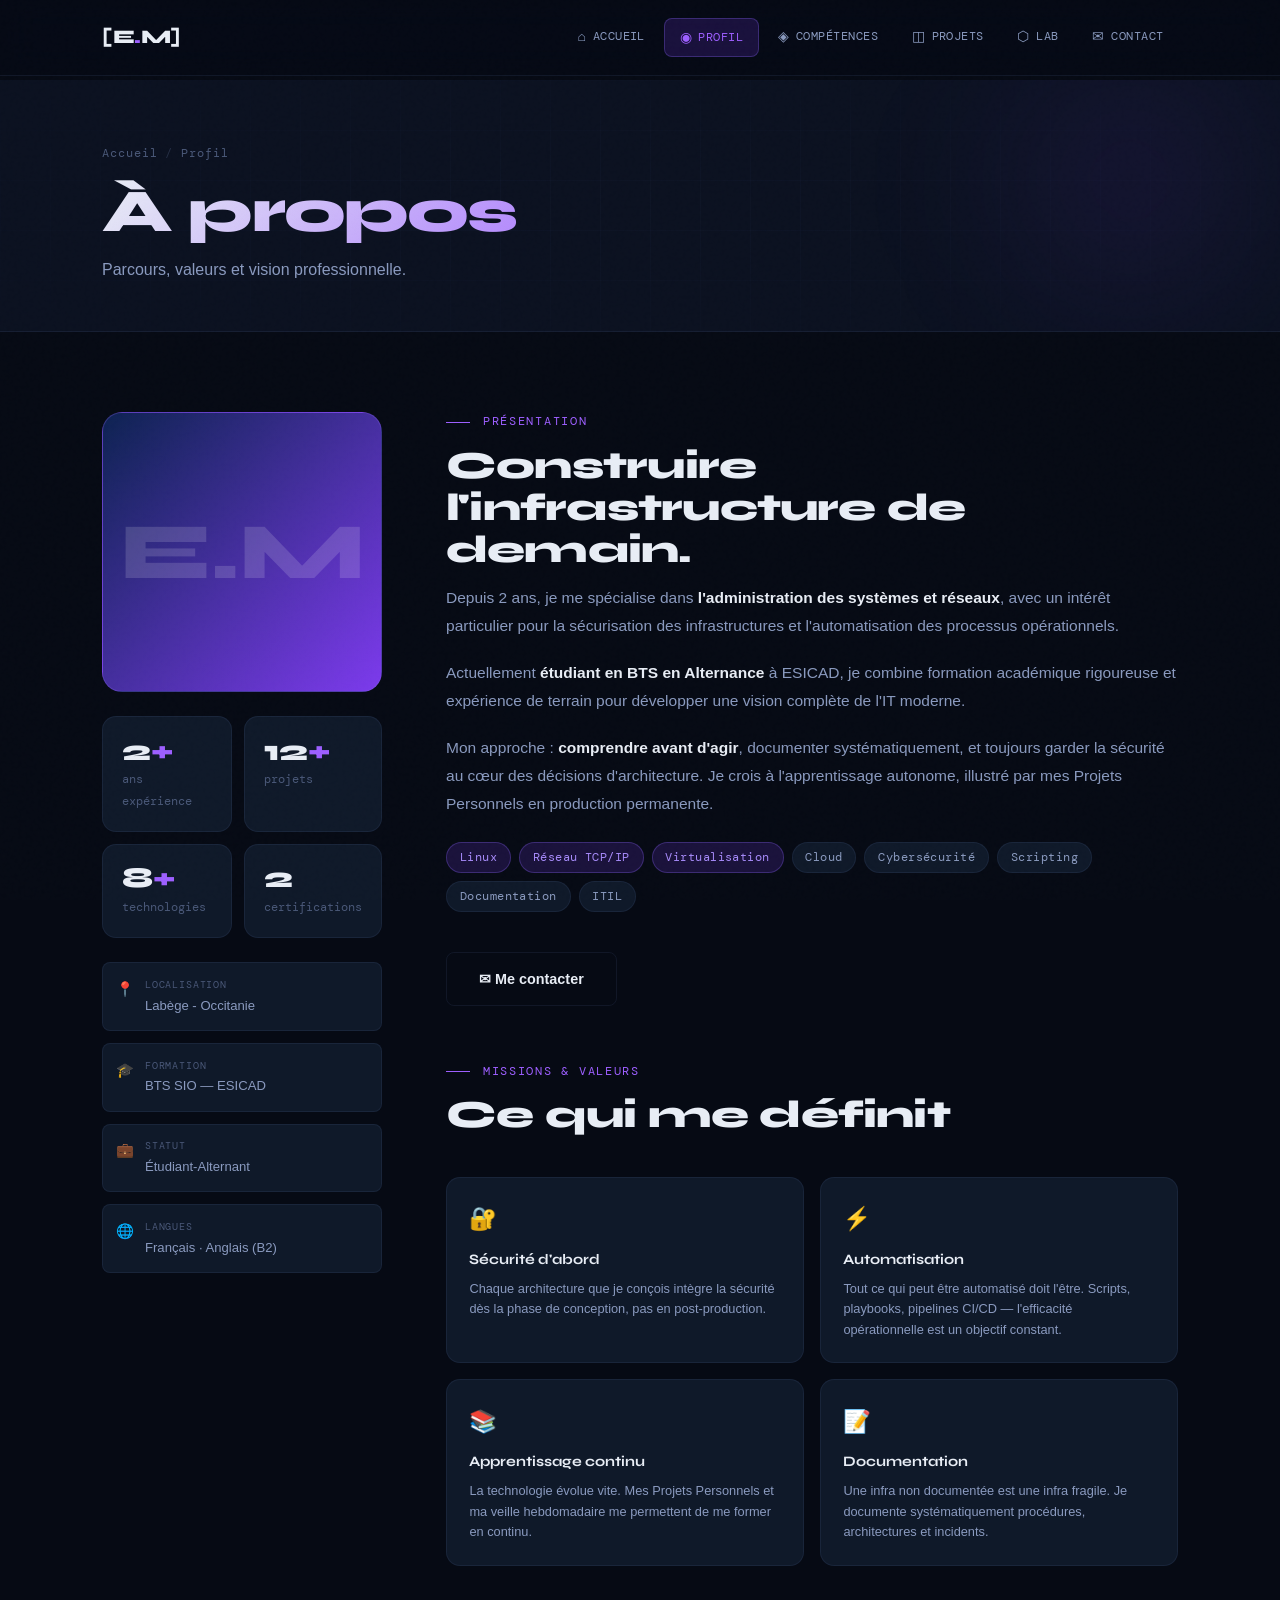
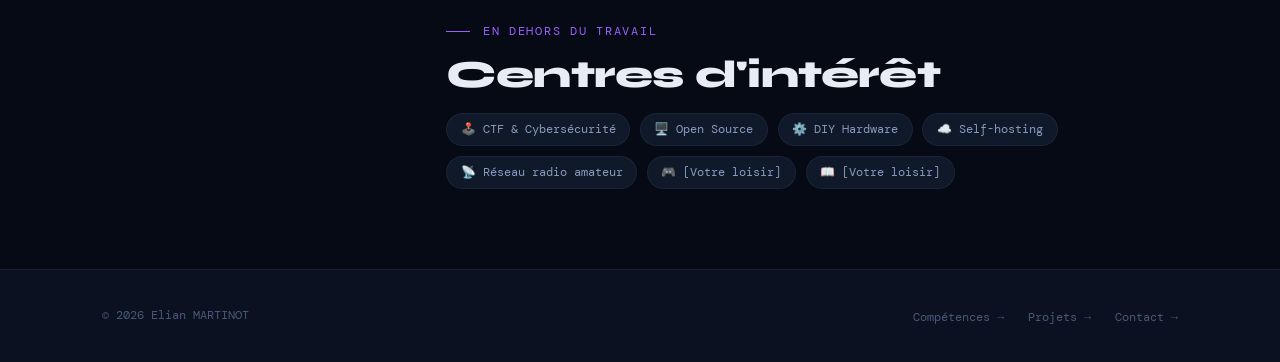
==== about.html @ b4c41cf7 "Add files via upload" ====
<!DOCTYPE html>
<html lang="fr">
<head>
  <meta charset="UTF-8" />
  <meta name="viewport" content="width=device-width, initial-scale=1.0" />
  <title>Profil — Elian MARTINOT</title>
  <link rel="stylesheet" href="style.css" />
  <style>
    .about-grid {
      display: grid;
      grid-template-columns: 280px 1fr;
      gap: 4rem;
      align-items: start;
    }

    /* COLONNE GAUCHE */
    .about-sidebar {
      position: sticky;
      top: 100px;
    }

    .about-avatar-wrap {
      width: 100%;
      aspect-ratio: 1;
      border-radius: 20px;
      background: linear-gradient(135deg, var(--blue-deep), var(--violet));
      display: flex;
      align-items: center;
      justify-content: center;
      position: relative;
      overflow: hidden;
      margin-bottom: 1.5rem;
      border: 1px solid var(--border-accent);
    }

    .about-avatar-placeholder {
      font-family: var(--font-display);
      font-size: 5rem;
      font-weight: 800;
      color: rgba(255,255,255,0.15);
    }

    .about-avatar-note {
      font-family: var(--font-mono);
      font-size: 0.65rem;
      color: var(--text-muted);
      text-align: center;
      margin-bottom: 1.5rem;
    }

    .about-stats {
      display: grid;
      grid-template-columns: 1fr 1fr;
      gap: 0.75rem;
    }

    .about-info-list {
      display: flex;
      flex-direction: column;
      gap: 0.75rem;
      margin-top: 1.5rem;
    }

    .about-info-item {
      display: flex;
      align-items: flex-start;
      gap: 0.7rem;
      padding: 0.8rem;
      background: var(--bg-card);
      border: 1px solid var(--border);
      border-radius: var(--radius-sm);
    }

    .about-info-icon {
      font-size: 0.9rem;
      flex-shrink: 0;
      margin-top: 1px;
    }

    .about-info-content {}

    .about-info-label {
      font-family: var(--font-mono);
      font-size: 0.65rem;
      color: var(--text-muted);
      letter-spacing: 0.08em;
      text-transform: uppercase;
      display: block;
    }

    .about-info-value {
      font-size: 0.82rem;
      color: var(--text-secondary);
      display: block;
      margin-top: 1px;
    }

    /* COLONNE DROITE */
    .about-main {}

    .about-text p {
      color: var(--text-secondary);
      margin-bottom: 1.2rem;
      line-height: 1.8;
      font-size: 0.97rem;
    }

    .about-text p strong { color: var(--text-primary); }

    .about-tags {
      display: flex;
      flex-wrap: wrap;
      gap: 0.5rem;
      margin-top: 1.5rem;
      margin-bottom: 2.5rem;
    }

    /* VALEURS / MISSIONS */
    .values-grid {
      display: grid;
      grid-template-columns: 1fr 1fr;
      gap: 1rem;
      margin-top: 2.5rem;
    }

    .value-card {
      background: var(--bg-card);
      border: 1px solid var(--border);
      border-radius: var(--card-radius);
      padding: 1.4rem;
      transition: all 0.3s;
    }

    .value-card:hover {
      border-color: var(--border-accent);
      background: var(--bg-card-hover);
    }

    .value-icon {
      font-size: 1.4rem;
      display: block;
      margin-bottom: 0.6rem;
    }

    .value-title {
      font-family: var(--font-display);
      font-weight: 700;
      font-size: 0.9rem;
      color: var(--text-primary);
      margin-bottom: 0.4rem;
    }

    .value-desc {
      font-size: 0.8rem;
      color: var(--text-secondary);
      line-height: 1.6;
    }

    /* CENTRE D'INTÉRÊTS */
    .interests-row {
      display: flex;
      flex-wrap: wrap;
      gap: 0.6rem;
      margin-top: 1rem;
    }

    .interest-item {
      display: flex;
      align-items: center;
      gap: 0.4rem;
      font-family: var(--font-mono);
      font-size: 0.75rem;
      color: var(--text-secondary);
      background: var(--bg-card);
      border: 1px solid var(--border);
      border-radius: 99px;
      padding: 0.35rem 0.85rem;
    }

    @media (max-width: 900px) {
      .about-grid { grid-template-columns: 1fr; }
      .about-sidebar { position: static; }
      .about-avatar-wrap { width: 200px; }
    }

    @media (max-width: 600px) {
      .values-grid { grid-template-columns: 1fr; }
    }
  </style>
</head>
<body>

  <!-- NAVIGATION -->
  <nav>
    <div class="container nav-inner">
      <a href="index.html" class="nav-logo">[E<span>.</span>M]</a>
      <ul class="nav-links">
        <li><a href="index.html"><span class="nav-icon">⌂</span> Accueil</a></li>
        <li><a href="about.html"><span class="nav-icon">◉</span> Profil</a></li>
        <li><a href="skills.html"><span class="nav-icon">◈</span> Compétences</a></li>
        <li><a href="projects.html"><span class="nav-icon">◫</span> Projets</a></li>
        <li><a href="homelab.html"><span class="nav-icon">⬡</span> Lab</a></li>
        <li><a href="contact.html"><span class="nav-icon">✉</span> Contact</a></li>
      </ul>
      <div class="nav-hamburger"><span></span><span></span><span></span></div>
    </div>
  </nav>

  <div class="page-wrapper">

    <!-- PAGE HEADER -->
    <div class="page-header">
      <div class="page-header-blob"></div>
      <div class="page-header-grid"></div>
      <div class="container page-header-inner">
        <div class="page-breadcrumb">
          <a href="index.html">Accueil</a>
          <span class="page-breadcrumb-sep">/</span>
          <span>Profil</span>
        </div>
        <h1 class="page-title">À propos</h1>
        <p class="page-desc">Parcours, valeurs et vision professionnelle.</p>
      </div>
    </div>

    <!-- CONTENU -->
    <div class="page-section">
      <div class="container">
        <div class="about-grid">

          <!-- SIDEBAR -->
          <aside class="about-sidebar reveal">
            <div class="about-avatar-wrap">
              <!-- REMPLACEZ PAR : <img src="photo.jpg" alt="[Prénom Nom]" style="width:100%;height:100%;object-fit:cover;"> -->
              <div class="about-avatar-placeholder">E.M</div>
            </div>

            <!-- STATS -->
            <div class="about-stats">
              <div class="stat-card">
                <div class="stat-number">2<span>+</span></div>
                <div class="stat-label">ans expérience</div>
              </div>
              <div class="stat-card">
                <div class="stat-number">12<span>+</span></div>
                <div class="stat-label">projets</div>
              </div>
              <div class="stat-card">
                <div class="stat-number">8<span>+</span></div>
                <div class="stat-label">technologies</div>
              </div>
              <div class="stat-card">
                <div class="stat-number">2</div>
                <div class="stat-label">certifications</div>
              </div>
            </div>

            <!-- INFOS RAPIDES -->
            <div class="about-info-list">
              <div class="about-info-item">
                <span class="about-info-icon">📍</span>
                <div class="about-info-content">
                  <span class="about-info-label">Localisation</span>
                  <span class="about-info-value">Labège - Occitanie</span>
                </div>
              </div>
              <div class="about-info-item">
                <span class="about-info-icon">🎓</span>
                <div class="about-info-content">
                  <span class="about-info-label">Formation</span>
                  <span class="about-info-value">BTS SIO — ESICAD</span>
                </div>
              </div>
              <div class="about-info-item">
                <span class="about-info-icon">💼</span>
                <div class="about-info-content">
                  <span class="about-info-label">Statut</span>
                  <span class="about-info-value">Étudiant-Alternant</span>
                </div>
              </div>
              <div class="about-info-item">
                <span class="about-info-icon">🌐</span>
                <div class="about-info-content">
                  <span class="about-info-label">Langues</span>
                  <span class="about-info-value">Français · Anglais (B2)</span>
                </div>
              </div>
            </div>
          </aside>

          <!-- CONTENU PRINCIPAL -->
          <main class="about-main">

            <!-- PRÉSENTATION -->
            <div class="about-text reveal reveal-delay-1">
              <div class="section-label">Présentation</div>
              <h2 class="section-title">Construire l'infrastructure de demain.</h2>

              <!-- ↓ MODIFIEZ CES PARAGRAPHES ↓ -->
              <p>
                Depuis 2 ans, je me spécialise dans <strong>l'administration des systèmes
                et réseaux</strong>, avec un intérêt particulier pour la sécurisation des
                infrastructures et l'automatisation des processus opérationnels.
              </p>
              <p>
                Actuellement <strong>étudiant en BTS en Alternance</strong>
                à ESICAD, je combine formation académique rigoureuse et
                expérience de terrain pour développer une vision complète de l'IT moderne.
              </p>
              <p>
                Mon approche : <strong>comprendre avant d'agir</strong>, documenter
                systématiquement, et toujours garder la sécurité au cœur des décisions
                d'architecture. Je crois à l'apprentissage autonome, illustré par
                mes Projets Personnels en production permanente.
              </p>

              <div class="about-tags">
                <span class="tag accent">Linux</span>
                <span class="tag accent">Réseau TCP/IP</span>
                <span class="tag accent">Virtualisation</span>
                <span class="tag">Cloud</span>
                <span class="tag">Cybersécurité</span>
                <span class="tag">Scripting</span>
                <span class="tag">Documentation</span>
                <span class="tag">ITIL</span>
              </div>

              <div style="display: flex; gap: 1rem; flex-wrap: wrap;">
                <a href="contact.html" class="btn-secondary">✉ Me contacter</a>
              </div>
            </div>

            <!-- VALEURS / MISSIONS -->
            <div style="margin-top: 3.5rem;" class="reveal reveal-delay-1">
              <div class="section-label">Missions & Valeurs</div>
              <h2 class="section-title">Ce qui me définit</h2>

              <div class="values-grid">
                <div class="value-card">
                  <span class="value-icon">🔐</span>
                  <div class="value-title">Sécurité d'abord</div>
                  <p class="value-desc">
                    Chaque architecture que je conçois intègre la sécurité dès la phase
                    de conception, pas en post-production.
                  </p>
                </div>
                <div class="value-card">
                  <span class="value-icon">⚡</span>
                  <div class="value-title">Automatisation</div>
                  <p class="value-desc">
                    Tout ce qui peut être automatisé doit l'être. Scripts, playbooks,
                    pipelines CI/CD — l'efficacité opérationnelle est un objectif constant.
                  </p>
                </div>
                <div class="value-card">
                  <span class="value-icon">📚</span>
                  <div class="value-title">Apprentissage continu</div>
                  <p class="value-desc">
                    La technologie évolue vite. Mes Projets Personnels et ma veille hebdomadaire
                    me permettent de me former en continu.
                  </p>
                </div>
                <div class="value-card">
                  <span class="value-icon">📝</span>
                  <div class="value-title">Documentation</div>
                  <p class="value-desc">
                    Une infra non documentée est une infra fragile. Je documente
                    systématiquement procédures, architectures et incidents.
                  </p>
                </div>
              </div>
            </div>

            <!-- CENTRES D'INTÉRÊT -->
            <div style="margin-top: 3.5rem;" class="reveal reveal-delay-2">
              <div class="section-label">En dehors du travail</div>
              <h2 class="section-title">Centres d'intérêt</h2>
              <div class="interests-row">
                <div class="interest-item">🕹️ CTF & Cybersécurité</div>
                <div class="interest-item">🖥️ Open Source</div>
                <div class="interest-item">⚙️ DIY Hardware</div>
                <div class="interest-item">☁️ Self-hosting</div>
                <div class="interest-item">📡 Réseau radio amateur</div>
                <div class="interest-item">🎮 [Votre loisir]</div>
                <div class="interest-item">📖 [Votre loisir]</div>
              </div>
            </div>

          </main>
        </div>
      </div>
    </div>
  </div>

  <!-- FOOTER -->
  <footer>
    <div class="container footer-inner">
      <div class="footer-copy">© 2026 Elian MARTINOT</div>
      <ul class="footer-links">
        <li><a href="skills.html">Compétences →</a></li>
        <li><a href="projects.html">Projets →</a></li>
        <li><a href="contact.html">Contact →</a></li>
      </ul>
    </div>
  </footer>

  <script src="nav.js"></script>
</body>
</html>
---- style.css ----
/* ============================================================
   DESIGN SYSTEM — PALETTE & VARIABLES
============================================================ */
@import url('https://fonts.googleapis.com/css2?family=Syne:wght@400;600;700;800&family=DM+Mono:wght@300;400;500&family=Cabinet+Grotesk:wght@300;400;500;700&display=swap');

:root {
  --bg-base:        #060a14;
  --bg-surface:     #0b1120;
  --bg-card:        #0f1929;
  --bg-card-hover:  #131f32;
  --border:         rgba(99, 120, 180, 0.12);
  --border-accent:  rgba(120, 90, 220, 0.35);
  --blue-deep:      #0d2251;
  --blue-mid:       #1a3a7a;
  --violet:         #7c3aed;
  --violet-light:   #9d5fff;
  --violet-glow:    rgba(124, 58, 237, 0.18);
  --cyan:           #22d3ee;
  --cyan-glow:      rgba(34, 211, 238, 0.12);
  --text-primary:   #e8edf5;
  --text-secondary: #8a9abf;
  --text-muted:     #4a5878;
  --text-accent:    #a78bfa;
  --success:        #10b981;
  --warning:        #f59e0b;
  --section-gap:    5rem;
  --card-radius:    14px;
  --radius-sm:      8px;
  --font-display:   'Syne', sans-serif;
  --font-body:      'Cabinet Grotesk', sans-serif;
  --font-mono:      'DM Mono', monospace;
}

/* ============================================================
   RESET & BASE
============================================================ */
*, *::before, *::after { box-sizing: border-box; margin: 0; padding: 0; }

html {
  scroll-behavior: smooth;
  scrollbar-width: thin;
  scrollbar-color: var(--violet) var(--bg-surface);
}

body {
  background: var(--bg-base);
  color: var(--text-primary);
  font-family: var(--font-body);
  font-size: 16px;
  line-height: 1.7;
  overflow-x: hidden;
  min-height: 100vh;
}

::-webkit-scrollbar { width: 5px; }
::-webkit-scrollbar-track { background: var(--bg-surface); }
::-webkit-scrollbar-thumb { background: var(--violet); border-radius: 99px; }

body::before {
  content: '';
  position: fixed;
  inset: 0;
  background-image: url("data:image/svg+xml,%3Csvg viewBox='0 0 256 256' xmlns='http://www.w3.org/2000/svg'%3E%3Cfilter id='noise'%3E%3CfeTurbulence type='fractalNoise' baseFrequency='0.9' numOctaves='4' stitchTiles='stitch'/%3E%3C/filter%3E%3Crect width='100%25' height='100%25' filter='url(%23noise)' opacity='0.04'/%3E%3C/svg%3E");
  pointer-events: none;
  z-index: 999;
  opacity: 0.4;
}

/* ============================================================
   LAYOUT
============================================================ */
.container {
  max-width: 1140px;
  margin: 0 auto;
  padding: 0 2rem;
}

.page-wrapper {
  padding-top: 80px;
  min-height: 100vh;
}

section, .page-section {
  padding: var(--section-gap) 0;
}

/* ============================================================
   NAVIGATION
============================================================ */
nav {
  position: fixed;
  top: 0; left: 0; right: 0;
  z-index: 100;
  padding: 1.1rem 0;
  background: rgba(6, 10, 20, 0.75);
  backdrop-filter: blur(18px) saturate(150%);
  border-bottom: 1px solid var(--border);
  transition: background 0.3s ease;
}

nav.scrolled { background: rgba(6, 10, 20, 0.95); }

.nav-inner {
  display: flex;
  align-items: center;
  justify-content: space-between;
}

.nav-logo {
  font-family: var(--font-display);
  font-weight: 800;
  font-size: 1.2rem;
  color: var(--text-primary);
  text-decoration: none;
  letter-spacing: -0.02em;
}

.nav-logo span { color: var(--violet-light); }

.nav-links {
  display: flex;
  gap: 0.3rem;
  list-style: none;
}

.nav-links a {
  font-family: var(--font-mono);
  font-size: 0.75rem;
  color: var(--text-secondary);
  text-decoration: none;
  letter-spacing: 0.04em;
  text-transform: uppercase;
  transition: color 0.2s;
  padding: 0.45rem 0.9rem;
  border-radius: var(--radius-sm);
  display: flex;
  align-items: center;
  gap: 0.4rem;
}

.nav-links a:hover { color: var(--text-primary); background: rgba(255,255,255,0.04); }

.nav-links a.active {
  color: var(--violet-light);
  background: var(--violet-glow);
  border: 1px solid var(--border-accent);
}

.nav-links a .nav-icon { font-size: 0.85rem; }

.nav-cta {
  font-family: var(--font-mono);
  font-size: 0.75rem;
  text-transform: uppercase;
  letter-spacing: 0.08em;
  padding: 0.5rem 1.3rem;
  border: 1px solid var(--border-accent);
  border-radius: var(--radius-sm);
  color: var(--violet-light);
  text-decoration: none;
  transition: all 0.25s;
  background: transparent;
}

.nav-cta:hover {
  background: var(--violet-glow);
  border-color: var(--violet-light);
  color: #fff;
}

/* Hamburger mobile */
.nav-hamburger {
  display: none;
  flex-direction: column;
  gap: 5px;
  cursor: pointer;
  padding: 4px;
}

.nav-hamburger span {
  display: block;
  width: 22px; height: 1.5px;
  background: var(--text-secondary);
  border-radius: 99px;
  transition: all 0.3s;
}

/* ============================================================
   PAGE HEADER (bannière haut de chaque page)
============================================================ */
.page-header {
  padding: 4rem 0 3rem;
  position: relative;
  overflow: hidden;
  border-bottom: 1px solid var(--border);
  background: var(--bg-surface);
}

.page-header-blob {
  position: absolute;
  width: 400px; height: 400px;
  border-radius: 50%;
  background: radial-gradient(circle, rgba(124,58,237,0.1) 0%, transparent 70%);
  top: -100px; right: -50px;
  filter: blur(60px);
  pointer-events: none;
}

.page-header-grid {
  position: absolute;
  inset: 0;
  background-image:
    linear-gradient(rgba(99,120,180,0.04) 1px, transparent 1px),
    linear-gradient(90deg, rgba(99,120,180,0.04) 1px, transparent 1px);
  background-size: 50px 50px;
  mask-image: radial-gradient(ellipse 80% 80% at 50% 50%, black, transparent);
}

.page-header-inner {
  position: relative;
  z-index: 2;
}

.page-breadcrumb {
  font-family: var(--font-mono);
  font-size: 0.72rem;
  color: var(--text-muted);
  letter-spacing: 0.08em;
  margin-bottom: 1rem;
  display: flex;
  align-items: center;
  gap: 0.5rem;
}

.page-breadcrumb a {
  color: var(--text-muted);
  text-decoration: none;
  transition: color 0.2s;
}

.page-breadcrumb a:hover { color: var(--text-secondary); }

.page-breadcrumb-sep { opacity: 0.4; }

.page-title {
  font-family: var(--font-display);
  font-size: clamp(2.2rem, 5vw, 3.8rem);
  font-weight: 800;
  letter-spacing: -0.03em;
  line-height: 1.05;
  background: linear-gradient(135deg, #e8edf5 0%, var(--violet-light) 60%, var(--cyan) 100%);
  -webkit-background-clip: text;
  -webkit-text-fill-color: transparent;
  background-clip: text;
  margin-bottom: 0.8rem;
}

.page-desc {
  font-size: 1rem;
  color: var(--text-secondary);
  max-width: 540px;
}

/* ============================================================
   SECTION HEADERS
============================================================ */
.section-label {
  font-family: var(--font-mono);
  font-size: 0.72rem;
  letter-spacing: 0.15em;
  text-transform: uppercase;
  color: var(--violet-light);
  margin-bottom: 0.8rem;
  display: flex;
  align-items: center;
  gap: 0.8rem;
}

.section-label::before {
  content: '';
  display: inline-block;
  width: 24px; height: 1px;
  background: var(--violet-light);
}

.section-title {
  font-family: var(--font-display);
  font-size: clamp(1.6rem, 3vw, 2.4rem);
  font-weight: 800;
  letter-spacing: -0.02em;
  line-height: 1.1;
  color: var(--text-primary);
  margin-bottom: 0.8rem;
}

.section-subtitle {
  font-size: 0.95rem;
  color: var(--text-secondary);
  max-width: 520px;
}

.section-header { margin-bottom: 3rem; }

/* ============================================================
   BUTTONS
============================================================ */
.btn-primary {
  display: inline-flex;
  align-items: center;
  gap: 0.5rem;
  font-family: var(--font-body);
  font-weight: 700;
  font-size: 0.9rem;
  padding: 0.85rem 2rem;
  border-radius: var(--radius-sm);
  background: linear-gradient(135deg, var(--violet) 0%, #5b21b6 100%);
  color: #fff;
  text-decoration: none;
  border: none;
  cursor: pointer;
  position: relative;
  overflow: hidden;
  transition: transform 0.2s, box-shadow 0.2s;
  box-shadow: 0 4px 24px rgba(124,58,237,0.3);
}

.btn-primary::before {
  content: '';
  position: absolute;
  inset: 0;
  background: linear-gradient(135deg, rgba(255,255,255,0.12), transparent);
  opacity: 0;
  transition: opacity 0.2s;
}

.btn-primary:hover {
  transform: translateY(-2px);
  box-shadow: 0 8px 32px rgba(124,58,237,0.45);
}

.btn-primary:hover::before { opacity: 1; }

.btn-secondary {
  display: inline-flex;
  align-items: center;
  gap: 0.5rem;
  font-family: var(--font-body);
  font-weight: 600;
  font-size: 0.9rem;
  padding: 0.85rem 2rem;
  border-radius: var(--radius-sm);
  background: transparent;
  color: var(--text-primary);
  text-decoration: none;
  border: 1px solid var(--border);
  cursor: pointer;
  transition: all 0.2s;
}

.btn-secondary:hover {
  border-color: var(--border-accent);
  background: var(--bg-card);
}

/* ============================================================
   CARDS
============================================================ */
.card {
  background: var(--bg-card);
  border: 1px solid var(--border);
  border-radius: var(--card-radius);
  padding: 1.8rem;
  transition: all 0.3s;
  position: relative;
  overflow: hidden;
}

.card::before {
  content: '';
  position: absolute;
  top: 0; left: 0; right: 0;
  height: 2px;
  background: linear-gradient(90deg, var(--violet), var(--cyan));
  opacity: 0;
  transition: opacity 0.3s;
}

.card:hover {
  border-color: var(--border-accent);
  background: var(--bg-card-hover);
  transform: translateY(-3px);
  box-shadow: 0 16px 40px rgba(0,0,0,0.25);
}

.card:hover::before { opacity: 1; }

/* Tags & badges */
.tag {
  font-family: var(--font-mono);
  font-size: 0.72rem;
  padding: 0.3rem 0.8rem;
  border-radius: 99px;
  background: var(--bg-card);
  border: 1px solid var(--border);
  color: var(--text-secondary);
  letter-spacing: 0.04em;
}

.tag.accent {
  background: var(--violet-glow);
  border-color: var(--border-accent);
  color: var(--text-accent);
}

.tech-badge {
  font-family: var(--font-mono);
  font-size: 0.68rem;
  padding: 0.2rem 0.65rem;
  border-radius: 4px;
  background: rgba(124,58,237,0.12);
  border: 1px solid rgba(124,58,237,0.25);
  color: var(--text-accent);
}

/* ============================================================
   STAT CARD
============================================================ */
.stat-card {
  background: var(--bg-card);
  border: 1px solid var(--border);
  border-radius: var(--card-radius);
  padding: 1.2rem;
}

.stat-number {
  font-family: var(--font-display);
  font-size: 1.8rem;
  font-weight: 800;
  color: var(--text-primary);
  line-height: 1;
  margin-bottom: 0.25rem;
}

.stat-number span { color: var(--violet-light); }

.stat-label {
  font-size: 0.78rem;
  color: var(--text-muted);
  font-family: var(--font-mono);
}

/* ============================================================
   FOOTER
============================================================ */
footer {
  padding: 2rem 0;
  border-top: 1px solid var(--border);
  background: var(--bg-surface);
  margin-top: auto;
}

.footer-inner {
  display: flex;
  align-items: center;
  justify-content: space-between;
}

.footer-copy {
  font-family: var(--font-mono);
  font-size: 0.72rem;
  color: var(--text-muted);
}

.footer-links {
  display: flex;
  gap: 1.5rem;
  list-style: none;
}

.footer-links a {
  font-family: var(--font-mono);
  font-size: 0.72rem;
  color: var(--text-muted);
  text-decoration: none;
  transition: color 0.2s;
}

.footer-links a:hover { color: var(--text-secondary); }

/* ============================================================
   SCROLL ANIMATIONS
============================================================ */
.reveal {
  opacity: 0;
  transform: translateY(24px);
  transition: opacity 0.6s ease, transform 0.6s ease;
}

.reveal.visible { opacity: 1; transform: translateY(0); }
.reveal-delay-1 { transition-delay: 0.1s; }
.reveal-delay-2 { transition-delay: 0.2s; }
.reveal-delay-3 { transition-delay: 0.3s; }

/* ============================================================
   RESPONSIVE
============================================================ */
@media (max-width: 900px) {
  .nav-links { display: none; }
  .nav-links.open {
    display: flex;
    flex-direction: column;
    position: fixed;
    top: 65px; left: 0; right: 0;
    background: rgba(6,10,20,0.98);
    padding: 1rem;
    border-bottom: 1px solid var(--border);
    gap: 0.2rem;
    backdrop-filter: blur(18px);
  }
  .nav-hamburger { display: flex; }
  .nav-cta { display: none; }
  .footer-inner { flex-direction: column; gap: 1rem; text-align: center; }
}

@media (max-width: 600px) {
  :root { --section-gap: 3.5rem; }
}
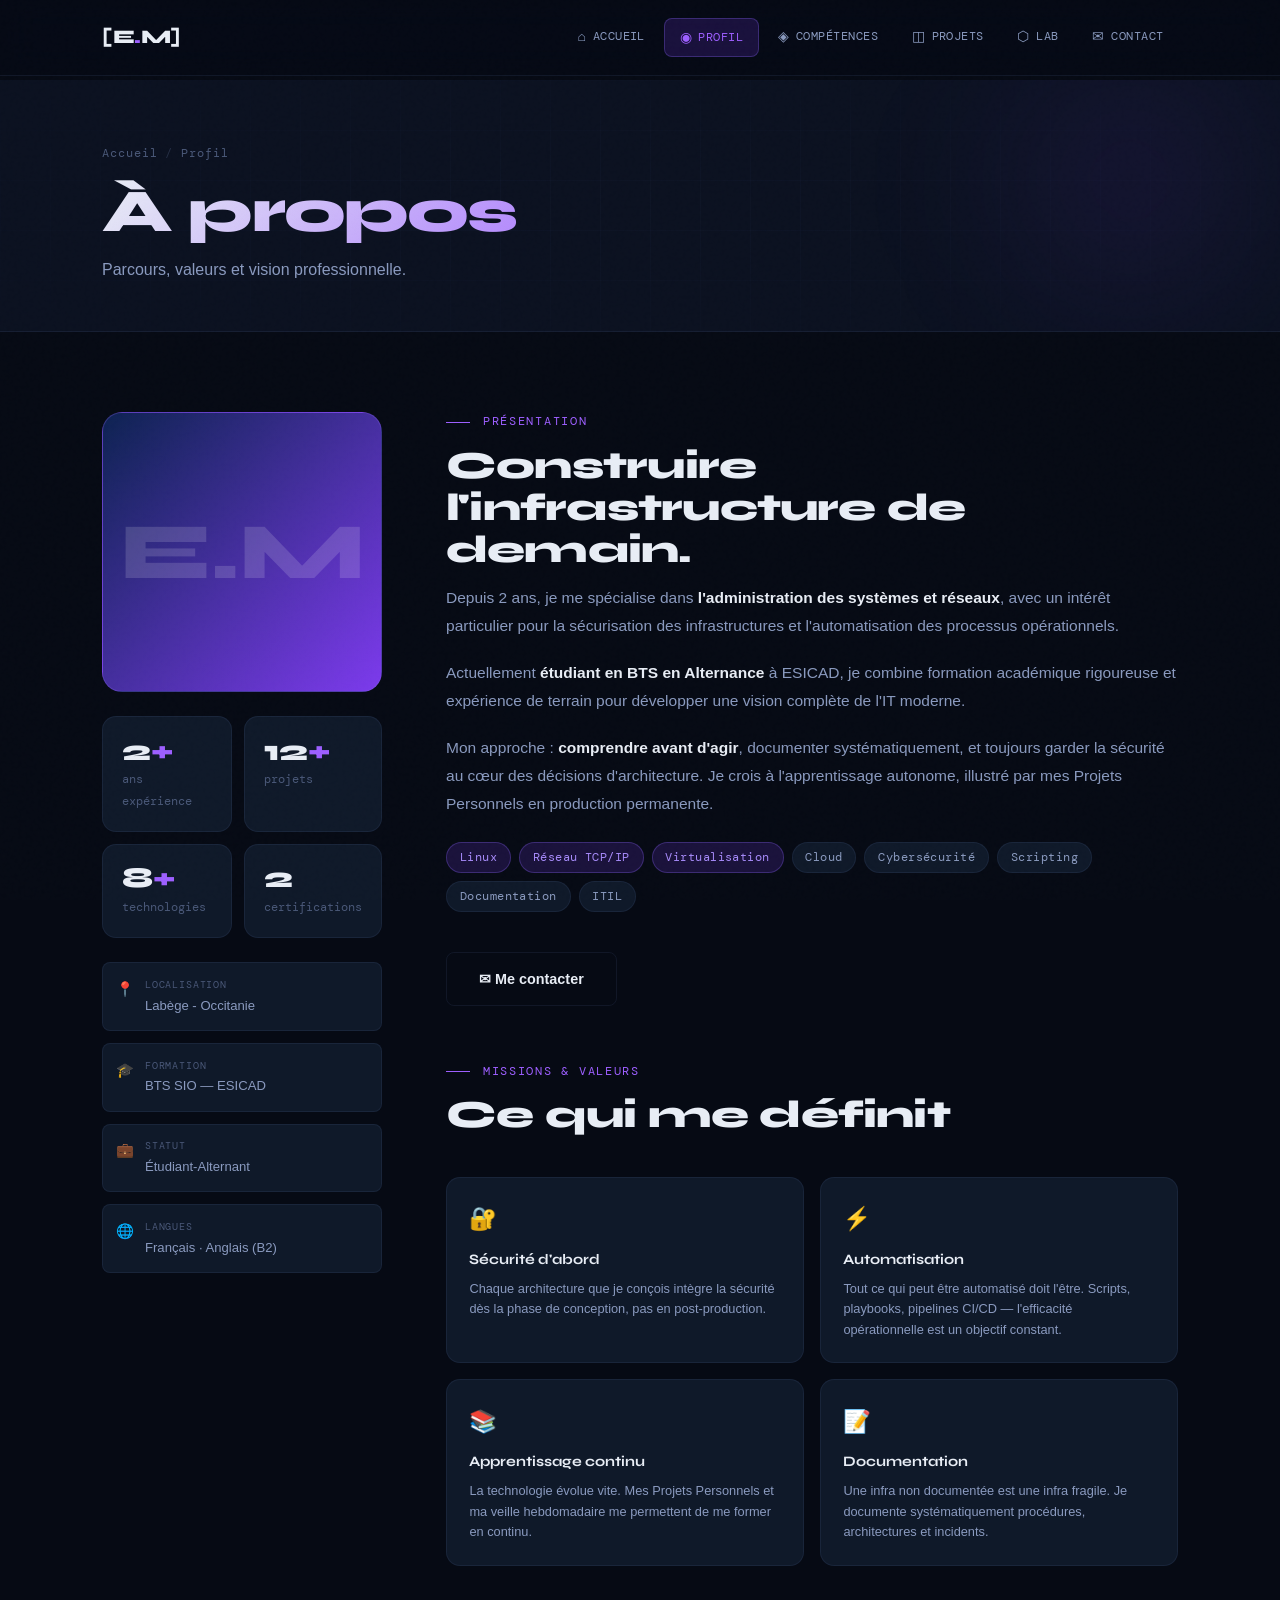
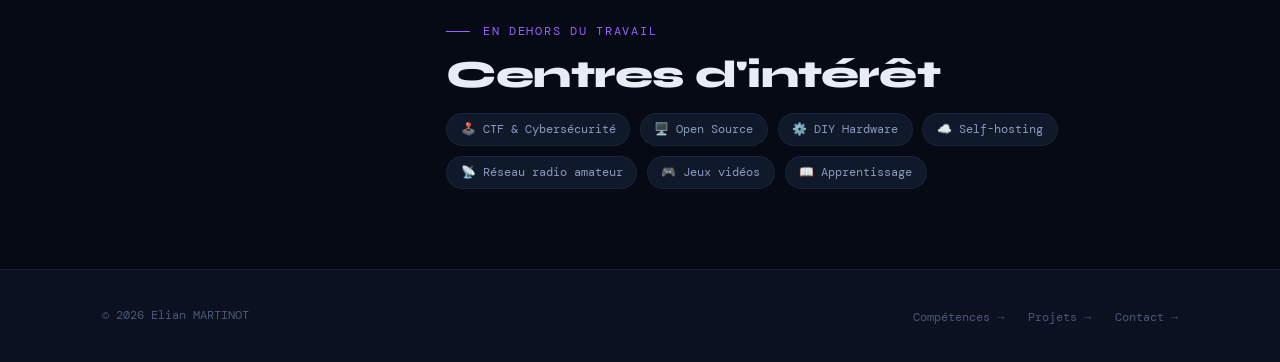
==== commit ef3ae8fe: "Add files via upload" ====
--- a/about.html
+++ b/about.html
@@ -381,8 +381,8 @@
                 <div class="interest-item">⚙️ DIY Hardware</div>
                 <div class="interest-item">☁️ Self-hosting</div>
                 <div class="interest-item">📡 Réseau radio amateur</div>
-                <div class="interest-item">🎮 [Votre loisir]</div>
-                <div class="interest-item">📖 [Votre loisir]</div>
+                <div class="interest-item">🎮 Jeux vidéos</div>
+                <div class="interest-item">📖 Apprentissage</div>
               </div>
             </div>
 
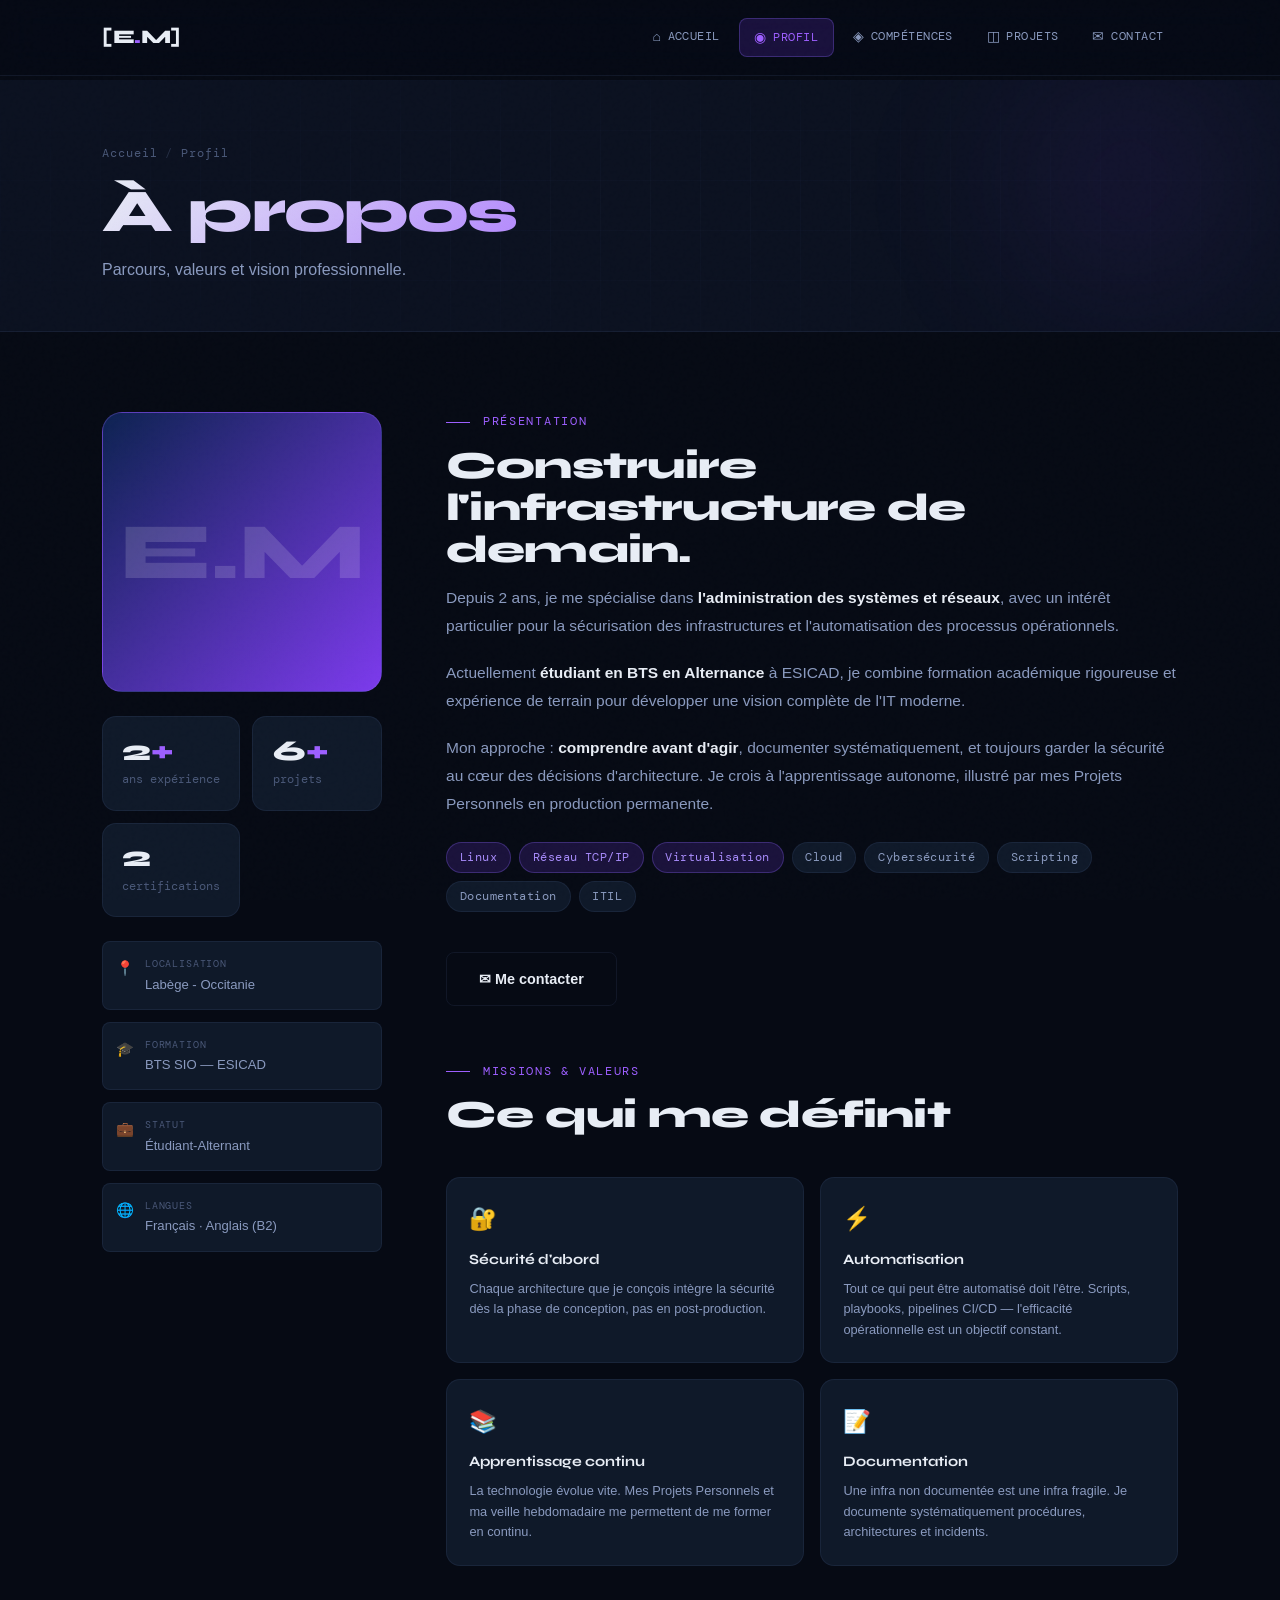
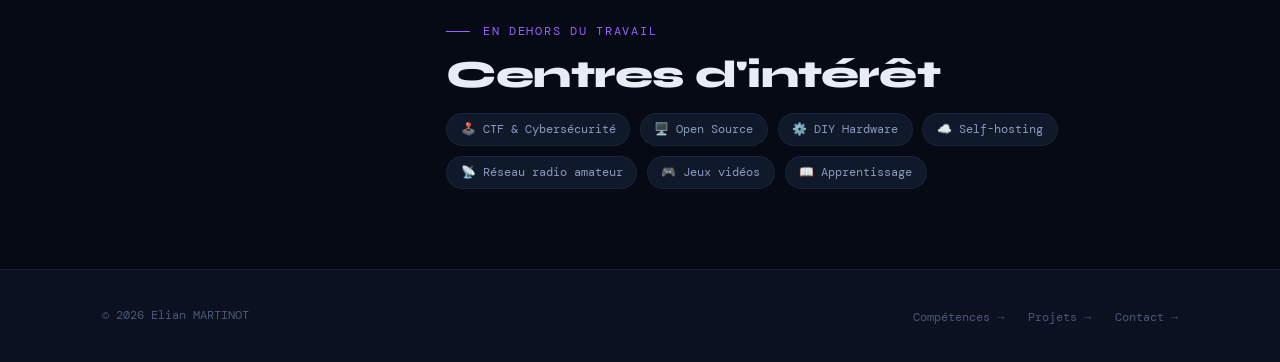
==== commit 121fc081: "Update about.html" ====
--- a/about.html
+++ b/about.html
@@ -199,7 +199,6 @@
         <li><a href="about.html"><span class="nav-icon">◉</span> Profil</a></li>
         <li><a href="skills.html"><span class="nav-icon">◈</span> Compétences</a></li>
         <li><a href="projects.html"><span class="nav-icon">◫</span> Projets</a></li>
-        <li><a href="homelab.html"><span class="nav-icon">⬡</span> Lab</a></li>
         <li><a href="contact.html"><span class="nav-icon">✉</span> Contact</a></li>
       </ul>
       <div class="nav-hamburger"><span></span><span></span><span></span></div>
@@ -242,12 +241,8 @@
                 <div class="stat-label">ans expérience</div>
               </div>
               <div class="stat-card">
-                <div class="stat-number">12<span>+</span></div>
+                <div class="stat-number">6<span>+</span></div>
                 <div class="stat-label">projets</div>
-              </div>
-              <div class="stat-card">
-                <div class="stat-number">8<span>+</span></div>
-                <div class="stat-label">technologies</div>
               </div>
               <div class="stat-card">
                 <div class="stat-number">2</div>
